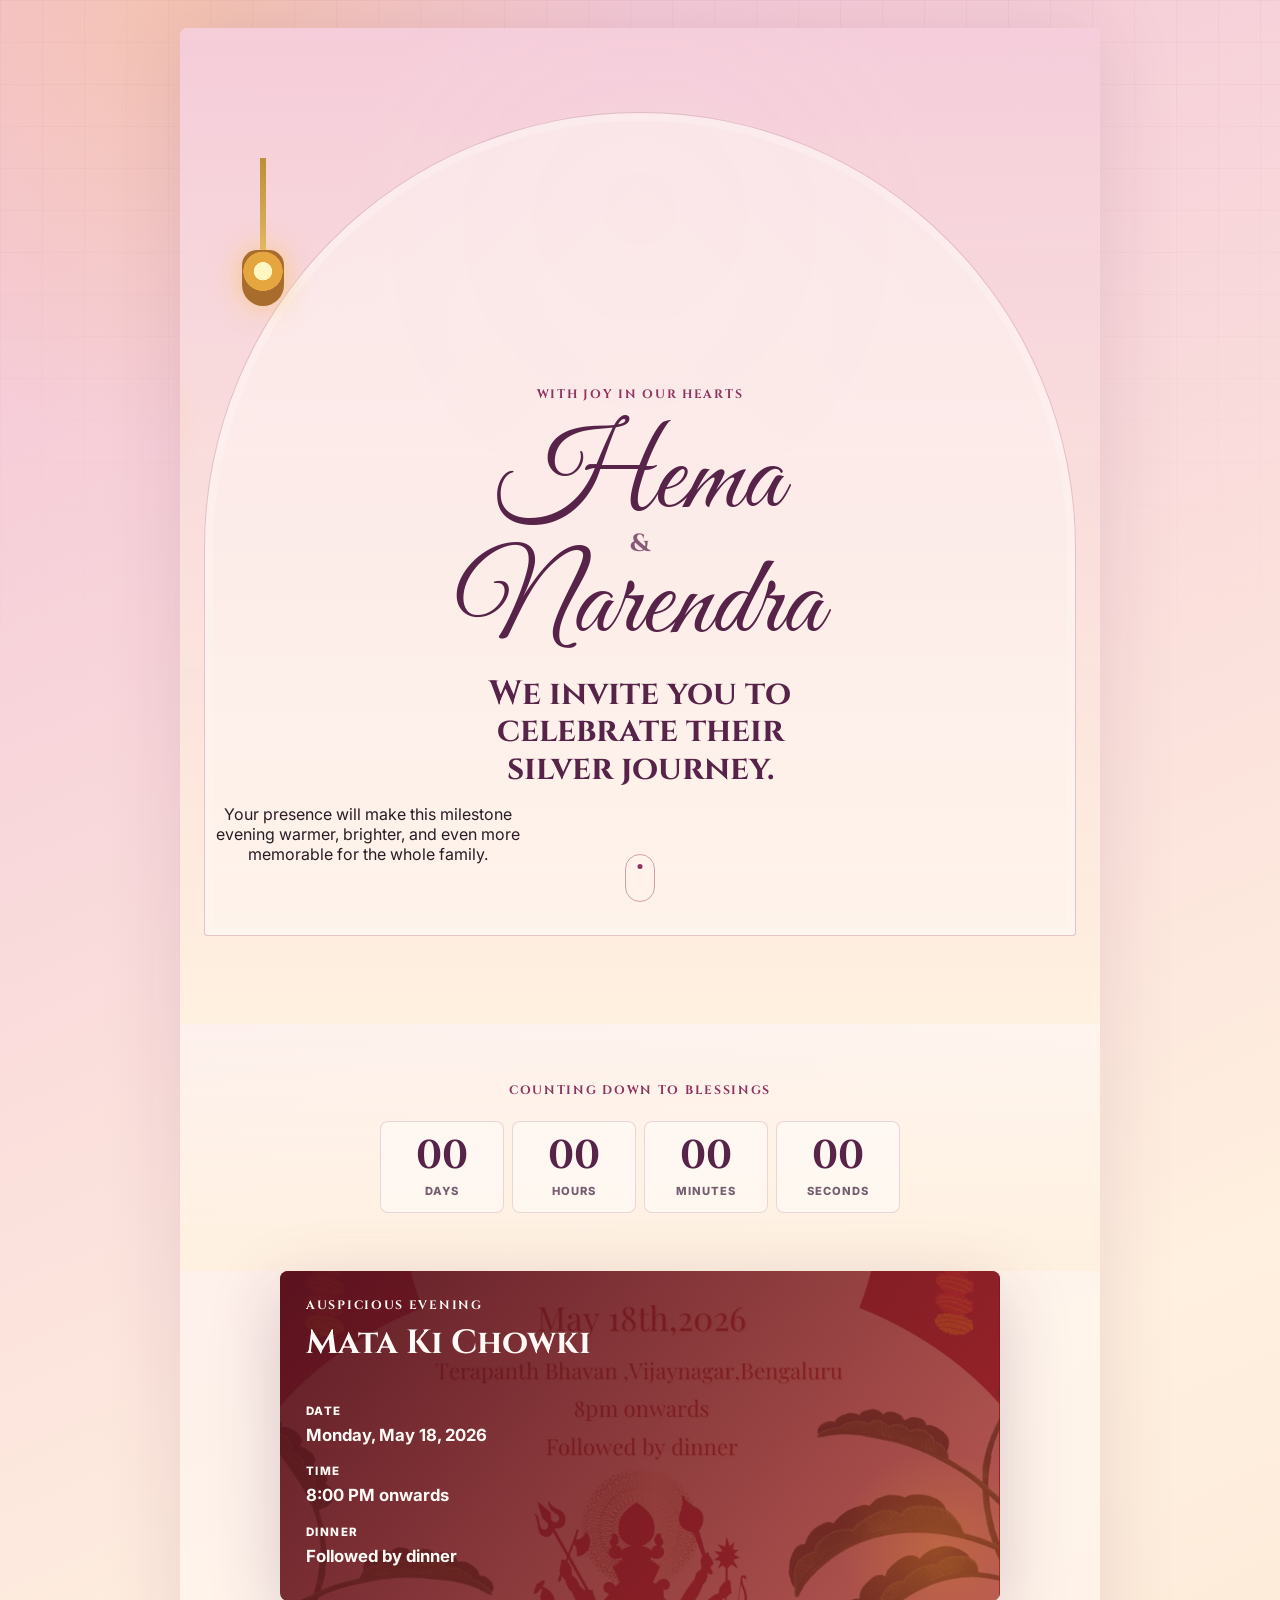
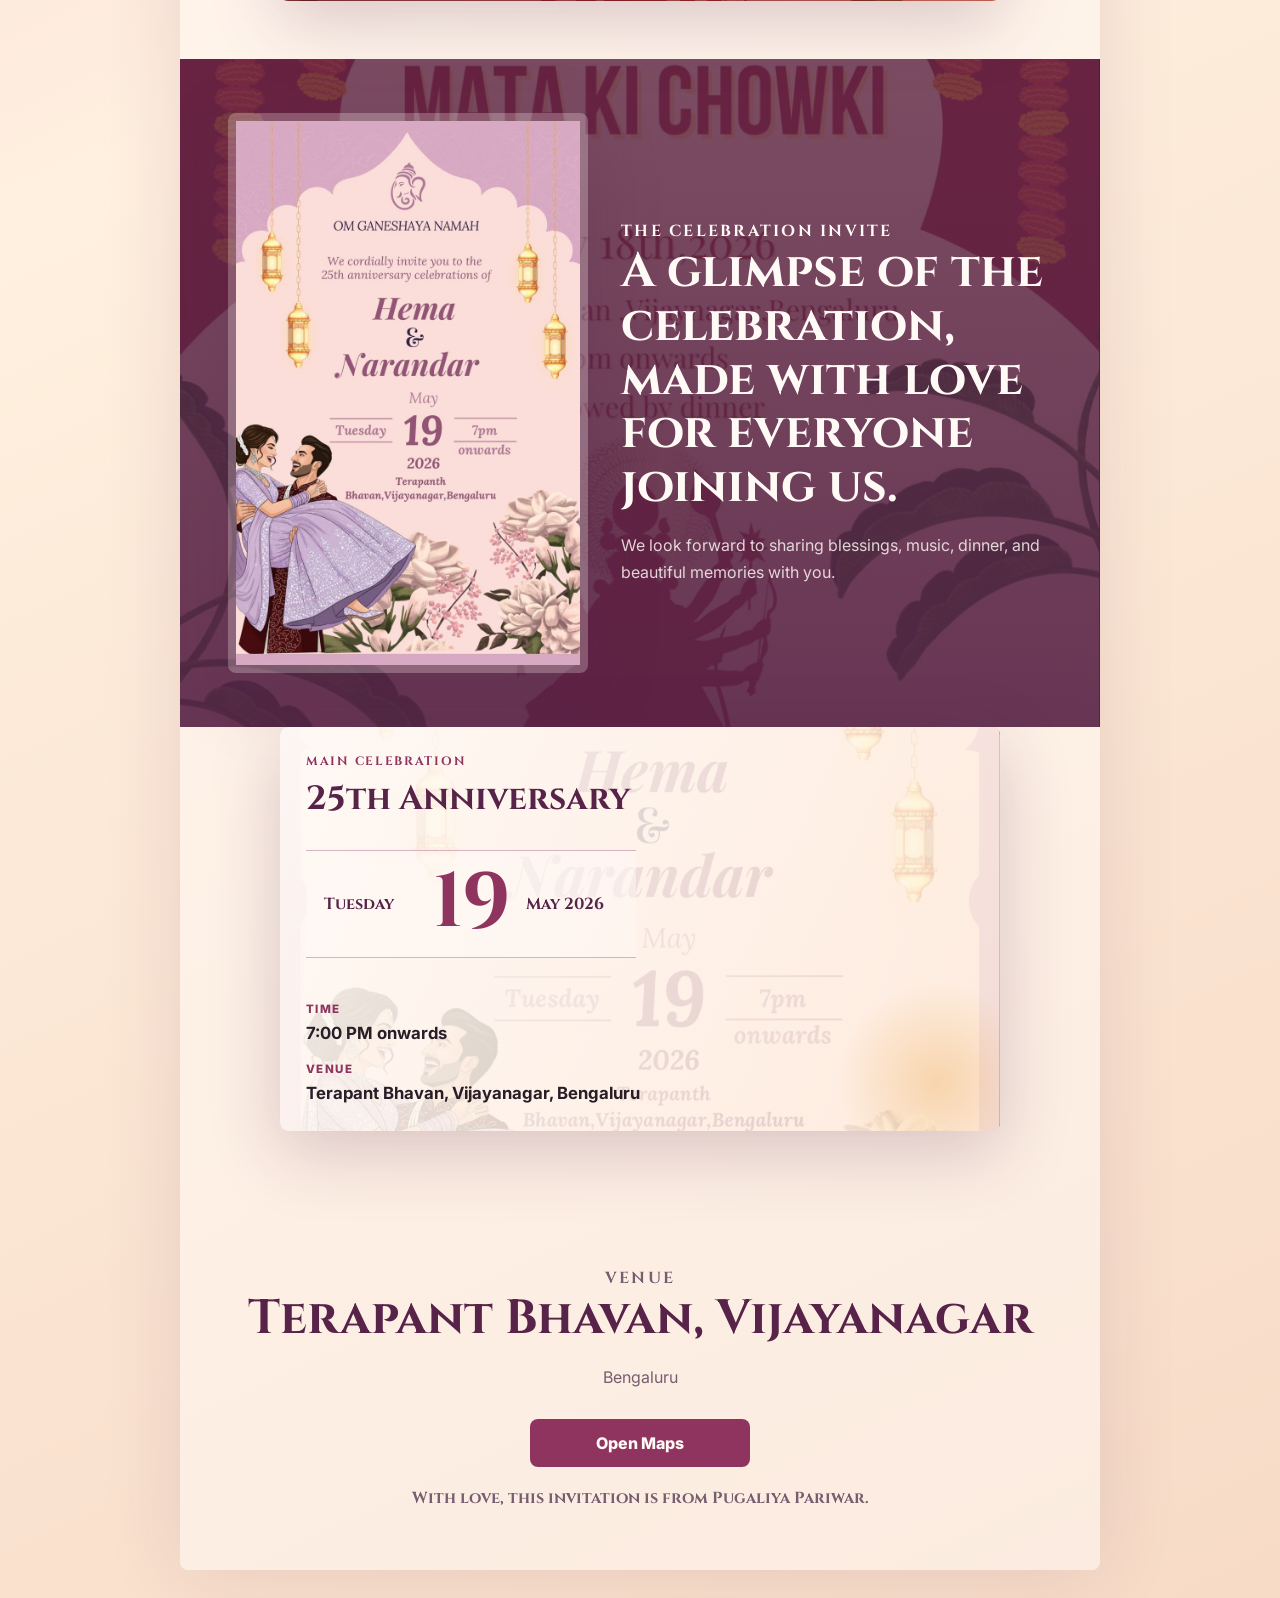
==== index.html @ a72a47d4 "Inital prototype" ====
<!doctype html>
<html lang="en">
  <head>
    <meta charset="utf-8" />
    <meta name="viewport" content="width=device-width, initial-scale=1" />
    <meta
      name="description"
      content="Invitation for Hema and Narendra's 25th anniversary celebration in Bengaluru."
    />
    <meta name="theme-color" content="#8f335f" />
    <meta property="og:title" content="Hema & Narendra | 25 Years" />
    <meta
      property="og:description"
      content="Join us for a Mata Ki Chowki and 25th anniversary celebration."
    />
    <meta property="og:image" content="/public/assets/anniversary.jpeg" />
    <title>Hema & Narendra | 25 Years</title>
    <link rel="preconnect" href="https://fonts.googleapis.com" />
    <link rel="preconnect" href="https://fonts.gstatic.com" crossorigin />
    <link
      href="https://fonts.googleapis.com/css2?family=Cinzel:wght@500;600;700&family=Great+Vibes&family=Inter:wght@400;500;600;700&display=swap"
      rel="stylesheet"
    />
    <link rel="stylesheet" href="styles.css" />
  </head>
  <body>
    <div class="invite-loader" aria-hidden="true">
      <div class="loader-door loader-door-left"></div>
      <div class="loader-door loader-door-right"></div>
      <div class="loader-card">
        <div class="loader-lamp"></div>
        <p>With joy in our hearts</p>
        <strong>Hema & Narendra</strong>
        <span>25 years of togetherness</span>
      </div>
    </div>

    <main class="site-shell">
      <section class="intro opening" id="celebration" aria-labelledby="hero-title">
        <div class="lamp lamp-left" aria-hidden="true"></div>
        <div class="lamp lamp-right" aria-hidden="true"></div>
        <p class="section-kicker">With joy in our hearts</p>
        <h1 id="hero-title">
          <span>Hema</span>
          <small>&</small>
          <span>Narendra</span>
        </h1>
        <h2>We invite you to celebrate their silver journey.</h2>
        <p>
          Your presence will make this milestone evening warmer, brighter, and even
          more memorable for the whole family.
        </p>
        <a class="scroll-cue" href="#countdown" aria-label="View countdown">
          <span></span>
        </a>
      </section>

      <section class="countdown-panel" id="countdown" aria-label="Countdown">
        <p class="section-kicker">Counting down to blessings</p>
        <div class="countdown" data-countdown="2026-05-18T20:00:00+05:30">
          <div><strong data-days>00</strong><span>Days</span></div>
          <div><strong data-hours>00</strong><span>Hours</span></div>
          <div><strong data-minutes>00</strong><span>Minutes</span></div>
          <div><strong data-seconds>00</strong><span>Seconds</span></div>
        </div>
      </section>

      <section class="event-stack single-event" aria-label="Mata Ki Chowki details">
        <article class="event-card chowki-card">
          <div>
            <p class="card-kicker">Auspicious Evening</p>
            <h2>Mata Ki Chowki</h2>
          </div>
          <dl>
            <div>
              <dt>Date</dt>
              <dd>Monday, May 18, 2026</dd>
            </div>
            <div>
              <dt>Time</dt>
              <dd>8:00 PM onwards</dd>
            </div>
            <div>
              <dt>Dinner</dt>
              <dd>Followed by dinner</dd>
            </div>
          </dl>
        </article>
      </section>

      <section class="memory-strip" aria-labelledby="memory-title">
        <div class="portrait-frame">
          <video
            src="public/assets/invitation.mp4"
            poster="public/assets/anniversary.jpeg"
            muted
            playsinline
            loop
            autoplay
          ></video>
        </div>
        <div class="memory-copy">
          <p class="section-kicker">The celebration invite</p>
          <h2 id="memory-title">A glimpse of the celebration, made with love for everyone joining us.</h2>
          <p>
            We look forward to sharing blessings, music, dinner, and beautiful
            memories with you.
          </p>
        </div>
      </section>

      <section class="event-stack single-event" aria-label="Main celebration details">
        <article class="event-card anniversary-card">
          <div>
            <p class="card-kicker">Main Celebration</p>
            <h2>25th Anniversary</h2>
          </div>
          <div class="date-lockup" aria-label="Anniversary celebration date">
            <span>Tuesday</span>
            <strong>19</strong>
            <span>May 2026</span>
          </div>
          <dl>
            <div>
              <dt>Time</dt>
              <dd>7:00 PM onwards</dd>
            </div>
            <div>
              <dt>Venue</dt>
              <dd>Terapant Bhavan, Vijayanagar, Bengaluru</dd>
            </div>
          </dl>
        </article>
      </section>

      <section class="venue" aria-labelledby="venue-title">
        <p class="section-kicker">Venue</p>
        <h2 id="venue-title">Terapant Bhavan, Vijayanagar</h2>
        <p>Bengaluru</p>
        <div class="action-grid">
          <a
            href="https://maps.app.goo.gl/ejNMYwDLwtTvxGuR6?g_st=ac"
            target="_blank"
            rel="noreferrer"
          >
            Open Maps
          </a>
        </div>
        <p class="family-note">With love, this invitation is from Pugaliya Pariwar.</p>
      </section>
    </main>

    <script src="script.js"></script>
  </body>
</html>
---- styles.css ----
:root {
  --rose: #8f335f;
  --rose-deep: #572348;
  --saffron: #e69828;
  --marigold: #f7c052;
  --cream: #fff0df;
  --blush: #f4cbd9;
  --lotus: #d9a6bf;
  --leaf: #305b37;
  --ink: #291d27;
  --muted: #765d70;
  --white: #fffaf6;
  --shadow: 0 20px 70px rgba(87, 35, 72, 0.22);
}

* {
  box-sizing: border-box;
}

html {
  scroll-behavior: smooth;
}

body {
  margin: 0;
  color: var(--ink);
  background:
    radial-gradient(circle at 15% 0%, rgba(247, 192, 82, 0.28), transparent 28rem),
    linear-gradient(155deg, #f3c3d7 0%, #fff0df 48%, #f7dbc7 100%);
  font-family: Inter, system-ui, -apple-system, BlinkMacSystemFont, "Segoe UI", sans-serif;
}

body.is-loading {
  overflow: hidden;
}

body::before {
  position: fixed;
  inset: 0;
  z-index: -1;
  pointer-events: none;
  content: "";
  background-image:
    linear-gradient(rgba(143, 51, 95, 0.04) 1px, transparent 1px),
    linear-gradient(90deg, rgba(143, 51, 95, 0.04) 1px, transparent 1px);
  background-size: 42px 42px;
  mask-image: linear-gradient(to bottom, black, transparent 82%);
}

a,
button {
  -webkit-tap-highlight-color: transparent;
}

.site-shell {
  width: min(100%, 920px);
  margin: 0 auto;
  overflow: hidden;
  background: rgba(255, 250, 246, 0.52);
  box-shadow: 0 0 80px rgba(87, 35, 72, 0.12);
}

.invite-loader {
  position: fixed;
  inset: 0;
  z-index: 100;
  display: grid;
  place-items: center;
  padding: 24px;
  background:
    radial-gradient(circle at 50% 26%, rgba(255, 250, 246, 0.94), transparent 16rem),
    linear-gradient(180deg, #efbfd1, #fff0df);
  animation: loader-exit 900ms ease 3200ms forwards;
}

.invite-loader.is-hidden {
  display: none;
}

.loader-door {
  position: absolute;
  inset: 0;
  width: 50.5%;
  background:
    linear-gradient(180deg, rgba(143, 51, 95, 0.92), rgba(87, 35, 72, 0.96)),
    repeating-linear-gradient(90deg, transparent 0 24px, rgba(247, 192, 82, 0.12) 25px 26px);
  box-shadow: inset 0 0 0 1px rgba(247, 192, 82, 0.18);
  animation: door-open 1700ms cubic-bezier(0.2, 0.78, 0.28, 1) 950ms forwards;
}

.loader-door-left {
  left: 0;
  transform-origin: left center;
}

.loader-door-right {
  right: 0;
  left: auto;
  transform-origin: right center;
}

.loader-card {
  position: relative;
  width: min(100%, 330px);
  min-height: 440px;
  display: grid;
  align-content: center;
  justify-items: center;
  padding: 44px 28px;
  text-align: center;
  border: 1px solid rgba(143, 51, 95, 0.25);
  border-radius: 999px 999px 8px 8px;
  background: rgba(255, 250, 246, 0.62);
  box-shadow: inset 0 0 0 8px rgba(255, 250, 246, 0.28), var(--shadow);
  animation: card-open 1700ms cubic-bezier(0.18, 0.8, 0.24, 1) both;
  transform-origin: center bottom;
}

.loader-card::before,
.loader-card::after {
  position: absolute;
  inset: 12px auto auto 50%;
  width: 1px;
  height: 72px;
  content: "";
  background: rgba(189, 143, 53, 0.72);
}

.loader-card::after {
  top: auto;
  bottom: 18px;
  width: 72px;
  height: 1px;
  transform: translateX(-50%);
}

.loader-card p {
  margin: 0 0 16px;
  color: var(--rose);
  font-family: Cinzel, serif;
  font-size: 0.72rem;
  font-weight: 700;
  letter-spacing: 0.14em;
  text-transform: uppercase;
  animation: rise-in 900ms ease 650ms both;
}

.loader-card strong {
  color: var(--rose-deep);
  font-family: "Great Vibes", cursive;
  font-size: 4.25rem;
  font-weight: 400;
  line-height: 0.9;
  animation: rise-in 900ms ease 850ms both;
}

.loader-card span {
  margin-top: 18px;
  color: var(--muted);
  font-weight: 700;
  animation: rise-in 900ms ease 1050ms both;
}

.loader-lamp {
  position: absolute;
  top: 34px;
  left: 42px;
  width: 5px;
  height: 92px;
  background: linear-gradient(#bd8f35, #e8c16f);
  animation: lamp-sway 1600ms ease-in-out infinite;
  transform-origin: top center;
}

.loader-lamp::after {
  position: absolute;
  left: 50%;
  bottom: -28px;
  width: 38px;
  height: 50px;
  transform: translateX(-50%);
  content: "";
  border-radius: 18px 18px 26px 26px;
  background:
    radial-gradient(circle at 50% 38%, #fff7c2 0 22%, #e5a63f 23% 48%, #a86d2c 49%),
    linear-gradient(#f8da88, #bd7c28);
  box-shadow: 0 0 30px rgba(247, 192, 82, 0.72);
}

.hero {
  position: relative;
  min-height: 100vh;
  min-height: 100svh;
  display: grid;
  align-content: center;
  padding: 26px 20px 84px;
  isolation: isolate;
  background:
    linear-gradient(180deg, rgba(244, 203, 217, 0.92), rgba(255, 240, 223, 0.96)),
    radial-gradient(circle at 50% 18%, rgba(255, 250, 246, 0.95), transparent 18rem);
}

.hero::before {
  position: absolute;
  inset: 108px 16px auto;
  height: 48%;
  z-index: -1;
  content: "";
  border: 1px solid rgba(143, 51, 95, 0.24);
  border-radius: 999px 999px 8px 8px;
  background: rgba(255, 250, 246, 0.55);
  box-shadow: inset 0 0 0 8px rgba(255, 250, 246, 0.32);
}

.hero-art {
  position: absolute;
  inset: 0;
  z-index: -2;
  overflow: hidden;
}

.hero-art::before,
.hero-art::after {
  position: absolute;
  content: "";
  border-radius: 50%;
  opacity: 0.55;
}

.hero-art::before {
  right: -72px;
  bottom: 88px;
  width: 190px;
  height: 190px;
  background:
    radial-gradient(circle at 50% 50%, transparent 0 28%, rgba(143, 51, 95, 0.16) 29% 31%, transparent 32%),
    radial-gradient(circle at 50% 50%, rgba(247, 192, 82, 0.32), transparent 66%);
}

.hero-art::after {
  left: -64px;
  top: 250px;
  width: 170px;
  height: 170px;
  background:
    radial-gradient(circle at 50% 50%, transparent 0 28%, rgba(48, 91, 55, 0.14) 29% 31%, transparent 32%),
    radial-gradient(circle at 50% 50%, rgba(255, 250, 246, 0.72), transparent 70%);
}

.lamp {
  position: absolute;
  top: 34px;
  width: 6px;
  height: 118px;
  z-index: 1;
  background: linear-gradient(#bd8f35, #e8c16f);
}

.lamp::after {
  position: absolute;
  left: 50%;
  bottom: -30px;
  width: 42px;
  height: 56px;
  transform: translateX(-50%);
  content: "";
  border-radius: 20px 20px 28px 28px;
  background:
    radial-gradient(circle at 50% 38%, #fff7c2 0 22%, #e5a63f 23% 48%, #a86d2c 49%),
    linear-gradient(#f8da88, #bd7c28);
  box-shadow: 0 0 28px rgba(247, 192, 82, 0.65);
}

.lamp-left {
  left: 58px;
}

.lamp-right {
  right: 58px;
  height: 144px;
}

.hero-copy {
  text-align: center;
  animation: rise-in 900ms ease both;
}

.eyebrow,
.section-kicker,
.card-kicker {
  margin: 0 0 12px;
  color: var(--rose);
  font-family: Cinzel, serif;
  font-size: 0.76rem;
  font-weight: 700;
  letter-spacing: 0.14em;
  text-transform: uppercase;
}

h1,
h2 {
  margin: 0;
  color: var(--rose-deep);
}

h1 {
  display: grid;
  justify-items: center;
  gap: 2px;
  max-width: 100%;
  font-family: "Great Vibes", cursive;
  font-size: clamp(3.72rem, 15.5vw, 8.5rem);
  font-weight: 400;
  line-height: 0.78;
  text-wrap: balance;
}

h1 span {
  max-width: 100%;
}

h1 small {
  color: rgba(87, 35, 72, 0.72);
  font-family: Cinzel, serif;
  font-size: 1.55rem;
  font-weight: 700;
  line-height: 1;
}

.subtitle {
  max-width: min(25rem, calc(100vw - 48px));
  margin: 22px auto 0;
  color: var(--muted);
  font-size: 1.02rem;
  line-height: 1.55;
}

.date-lockup {
  width: min(100%, 330px);
  min-height: 108px;
  display: grid;
  grid-template-columns: 1fr auto 1fr;
  align-items: center;
  gap: 16px;
  margin: 34px auto 0;
  padding: 16px 18px;
  color: var(--rose-deep);
  border-top: 1px solid rgba(143, 51, 95, 0.35);
  border-bottom: 1px solid rgba(143, 51, 95, 0.35);
}

.date-lockup strong {
  color: var(--rose);
  font-family: Cinzel, serif;
  font-size: 4.8rem;
  line-height: 0.8;
}

.date-lockup span {
  font-family: Cinzel, serif;
  font-weight: 700;
}

.scroll-cue {
  position: absolute;
  left: 50%;
  bottom: 26px;
  width: 30px;
  height: 48px;
  transform: translateX(-50%);
  border: 1px solid rgba(143, 51, 95, 0.42);
  border-radius: 999px;
}

.scroll-cue span {
  position: absolute;
  top: 9px;
  left: 50%;
  width: 5px;
  height: 5px;
  transform: translateX(-50%);
  border-radius: 50%;
  background: var(--rose);
  animation: cue 1.45s ease-in-out infinite;
}

.intro,
.venue,
.countdown-panel {
  padding: 58px 24px;
  text-align: center;
}

.opening {
  position: relative;
  min-height: calc(100vh + 96px);
  min-height: calc(100svh + 96px);
  display: grid;
  align-content: center;
  overflow: hidden;
  padding: 70px 22px 70px;
  background:
    linear-gradient(180deg, rgba(244, 203, 217, 0.92), rgba(255, 240, 223, 0.96)),
    radial-gradient(circle at 50% 18%, rgba(255, 250, 246, 0.95), transparent 18rem);
}

.opening::before {
  position: absolute;
  inset: 84px 24px 88px;
  content: "";
  border: 1px solid rgba(143, 51, 95, 0.24);
  border-radius: 999px 999px 8px 8px;
  background: rgba(255, 250, 246, 0.5);
  box-shadow: inset 0 0 0 8px rgba(255, 250, 246, 0.28);
}

.opening > * {
  position: relative;
  z-index: 1;
}

.opening h1 {
  width: min-content;
  margin: 18px auto 20px;
  font-size: clamp(2.92rem, 12vw, 7rem);
  line-height: 0.86;
}

.intro h2,
.venue h2,
.memory-copy h2 {
  font-family: Cinzel, serif;
  font-size: clamp(1.75rem, 8vw, 3rem);
  line-height: 1.12;
  text-wrap: balance;
}

.intro.opening h2 {
  max-width: 20.5rem;
  margin: 0 auto;
  font-size: clamp(1.2rem, 5.25vw, 2.1rem);
}

.intro.opening p:last-of-type {
  max-width: 20.75rem;
}

.intro p:last-child,
.memory-copy p,
.venue p {
  max-width: 38rem;
  margin: 18px auto 0;
  color: var(--muted);
  font-size: 1rem;
  line-height: 1.7;
}

.event-stack {
  display: grid;
  gap: 18px;
  padding: 0 18px 58px;
}

.single-event {
  grid-template-columns: 1fr;
}

.event-card {
  position: relative;
  overflow: hidden;
  min-height: 330px;
  padding: 26px;
  border-radius: 8px;
  box-shadow: var(--shadow);
}

.event-card::before {
  position: absolute;
  inset: 0;
  z-index: 0;
  content: "";
  background: linear-gradient(115deg, rgba(255, 250, 246, 0.95), rgba(255, 240, 223, 0.72));
}

.event-card::after {
  position: absolute;
  right: -42px;
  bottom: -55px;
  width: 210px;
  height: 210px;
  content: "";
  border-radius: 50%;
  background: radial-gradient(circle, rgba(230, 152, 40, 0.28), transparent 67%);
}

.anniversary-card {
  background: url("public/assets/anniversary.jpeg") center / cover;
}

.chowki-card {
  color: var(--white);
  background: url("public/assets/mata-chowki.jpeg") center / cover;
}

.chowki-card::before {
  background: linear-gradient(128deg, rgba(87, 18, 30, 0.95), rgba(157, 37, 41, 0.72));
}

.chowki-card h2,
.chowki-card dt,
.chowki-card dd,
.chowki-card .card-kicker {
  color: var(--white);
}

.event-card > * {
  position: relative;
  z-index: 1;
}

.event-card h2 {
  font-family: Cinzel, serif;
  font-size: 2.1rem;
  line-height: 1;
}

.event-card .date-lockup {
  margin: 34px 0 0;
  background: rgba(255, 250, 246, 0.52);
}

dl {
  display: grid;
  gap: 18px;
  margin: 44px 0 0;
}

dt {
  color: var(--rose);
  font-size: 0.72rem;
  font-weight: 800;
  letter-spacing: 0.12em;
  text-transform: uppercase;
}

dd {
  margin: 6px 0 0;
  color: var(--ink);
  font-size: 1.05rem;
  font-weight: 700;
  line-height: 1.35;
}

.memory-strip {
  display: grid;
  gap: 28px;
  padding: 54px 18px;
  background:
    linear-gradient(rgba(87, 35, 72, 0.78), rgba(87, 35, 72, 0.9)),
    url("public/assets/mata-chowki.jpeg") center / cover;
}

.portrait-frame {
  overflow: hidden;
  width: min(100%, 360px);
  margin: 0 auto;
  aspect-ratio: 9 / 14;
  border: 8px solid rgba(255, 250, 246, 0.24);
  border-radius: 8px;
  box-shadow: var(--shadow);
}

.portrait-frame video {
  width: 100%;
  height: 100%;
  display: block;
  object-fit: cover;
}

.memory-copy {
  align-self: center;
  text-align: center;
}

.memory-copy h2,
.memory-copy p,
.memory-copy .section-kicker {
  color: var(--white);
}

.memory-copy p {
  color: rgba(255, 250, 246, 0.82);
}

.countdown-panel {
  background: linear-gradient(180deg, rgba(255, 250, 246, 0.34), rgba(255, 240, 223, 0.92));
}

.countdown {
  display: grid;
  grid-template-columns: repeat(4, minmax(0, 1fr));
  gap: 8px;
  max-width: 520px;
  margin: 22px auto 0;
}

.countdown div {
  min-width: 0;
  padding: 14px 6px;
  border: 1px solid rgba(143, 51, 95, 0.18);
  border-radius: 8px;
  background: rgba(255, 250, 246, 0.72);
}

.countdown strong {
  display: block;
  color: var(--rose-deep);
  font-family: Cinzel, serif;
  font-size: clamp(1.42rem, 8vw, 2.5rem);
  line-height: 1;
}

.countdown span {
  display: block;
  margin-top: 8px;
  color: var(--muted);
  font-size: 0.7rem;
  font-weight: 800;
  letter-spacing: 0.08em;
  text-transform: uppercase;
}

.action-grid {
  display: flex;
  justify-content: center;
  max-width: 520px;
  margin: 28px auto 0;
}

.action-grid a,
.action-grid button {
  min-height: 48px;
  display: inline-flex;
  align-items: center;
  justify-content: center;
  min-width: min(100%, 220px);
  padding: 12px 22px;
  color: var(--white);
  border: 0;
  border-radius: 8px;
  background: var(--rose);
  font: inherit;
  font-weight: 800;
  text-decoration: none;
  cursor: pointer;
}

.family-note {
  margin-top: 28px;
  color: var(--rose-deep);
  font-family: Cinzel, serif;
  font-weight: 700;
}

@keyframes rise-in {
  from {
    opacity: 0;
    transform: translateY(18px);
  }

  to {
    opacity: 1;
    transform: translateY(0);
  }
}

@keyframes card-open {
  0% {
    opacity: 0;
    transform: translateY(26px) scale(0.92) rotateX(18deg);
  }

  55% {
    opacity: 1;
    transform: translateY(0) scale(1.02) rotateX(0deg);
  }

  100% {
    opacity: 1;
    transform: translateY(0) scale(1) rotateX(0deg);
  }
}

@keyframes door-open {
  to {
    opacity: 0.92;
    transform: scaleX(0);
  }
}

@keyframes loader-exit {
  to {
    opacity: 0;
    visibility: hidden;
    pointer-events: none;
    transform: scale(1.03);
  }
}

@keyframes lamp-sway {
  0%,
  100% {
    transform: rotate(-2deg);
  }

  50% {
    transform: rotate(2deg);
  }
}

@keyframes cue {
  0%,
  100% {
    opacity: 0.2;
    transform: translate(-50%, 0);
  }

  50% {
    opacity: 1;
    transform: translate(-50%, 18px);
  }
}

@media (min-width: 760px) {
  .site-shell {
    margin-block: 28px;
    border-radius: 8px;
  }

  .hero {
    padding-inline: 56px;
  }

  .event-stack {
    grid-template-columns: 1fr 1fr;
    padding-inline: 28px;
  }

  .single-event {
    grid-template-columns: minmax(0, 1fr);
  }

  .single-event .event-card {
    max-width: 720px;
    width: 100%;
    margin: 0 auto;
  }

  .memory-strip {
    grid-template-columns: 0.85fr 1fr;
    align-items: center;
    padding-inline: 42px;
  }

  .memory-copy {
    text-align: left;
  }

  .memory-copy p {
    margin-left: 0;
  }
}

@media (prefers-reduced-motion: reduce) {
  *,
  *::before,
  *::after {
    scroll-behavior: auto !important;
    animation-duration: 0.01ms !important;
    animation-iteration-count: 1 !important;
    transition-duration: 0.01ms !important;
  }

  .invite-loader {
    display: none;
  }
}
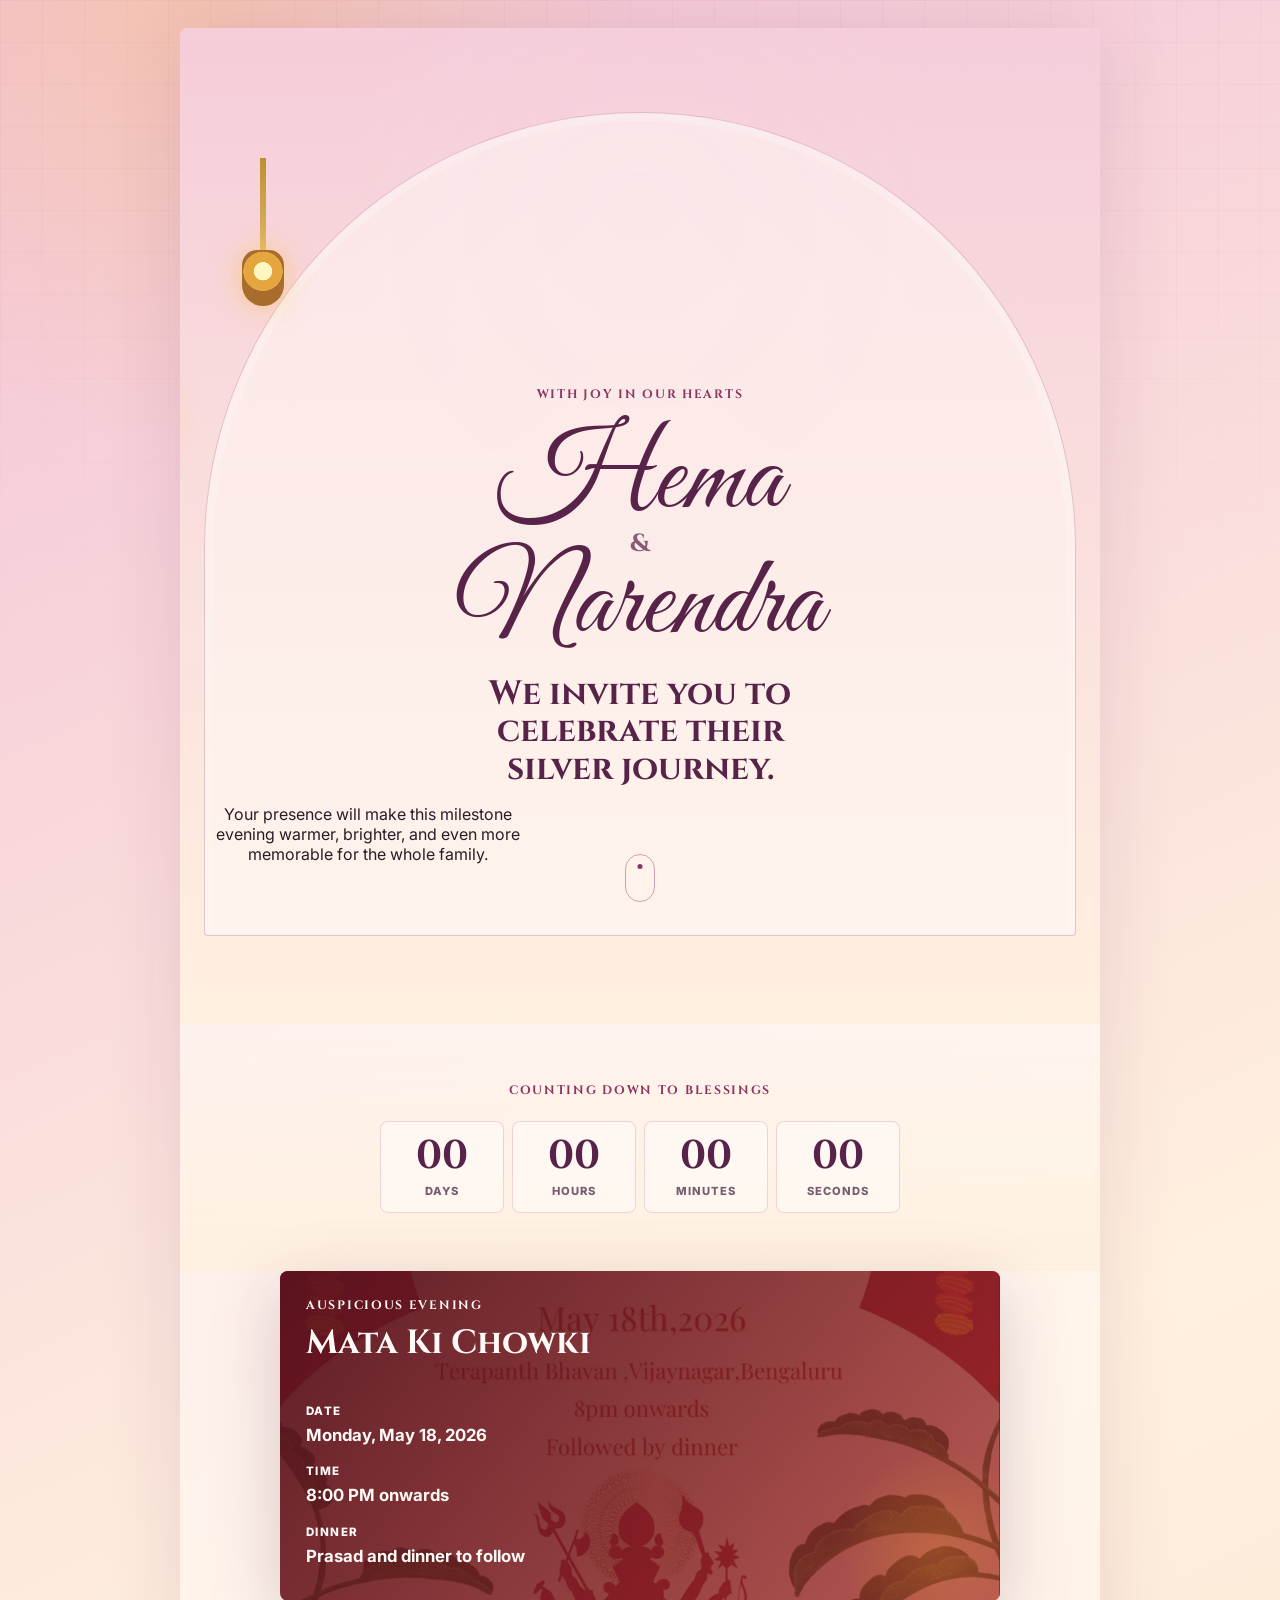
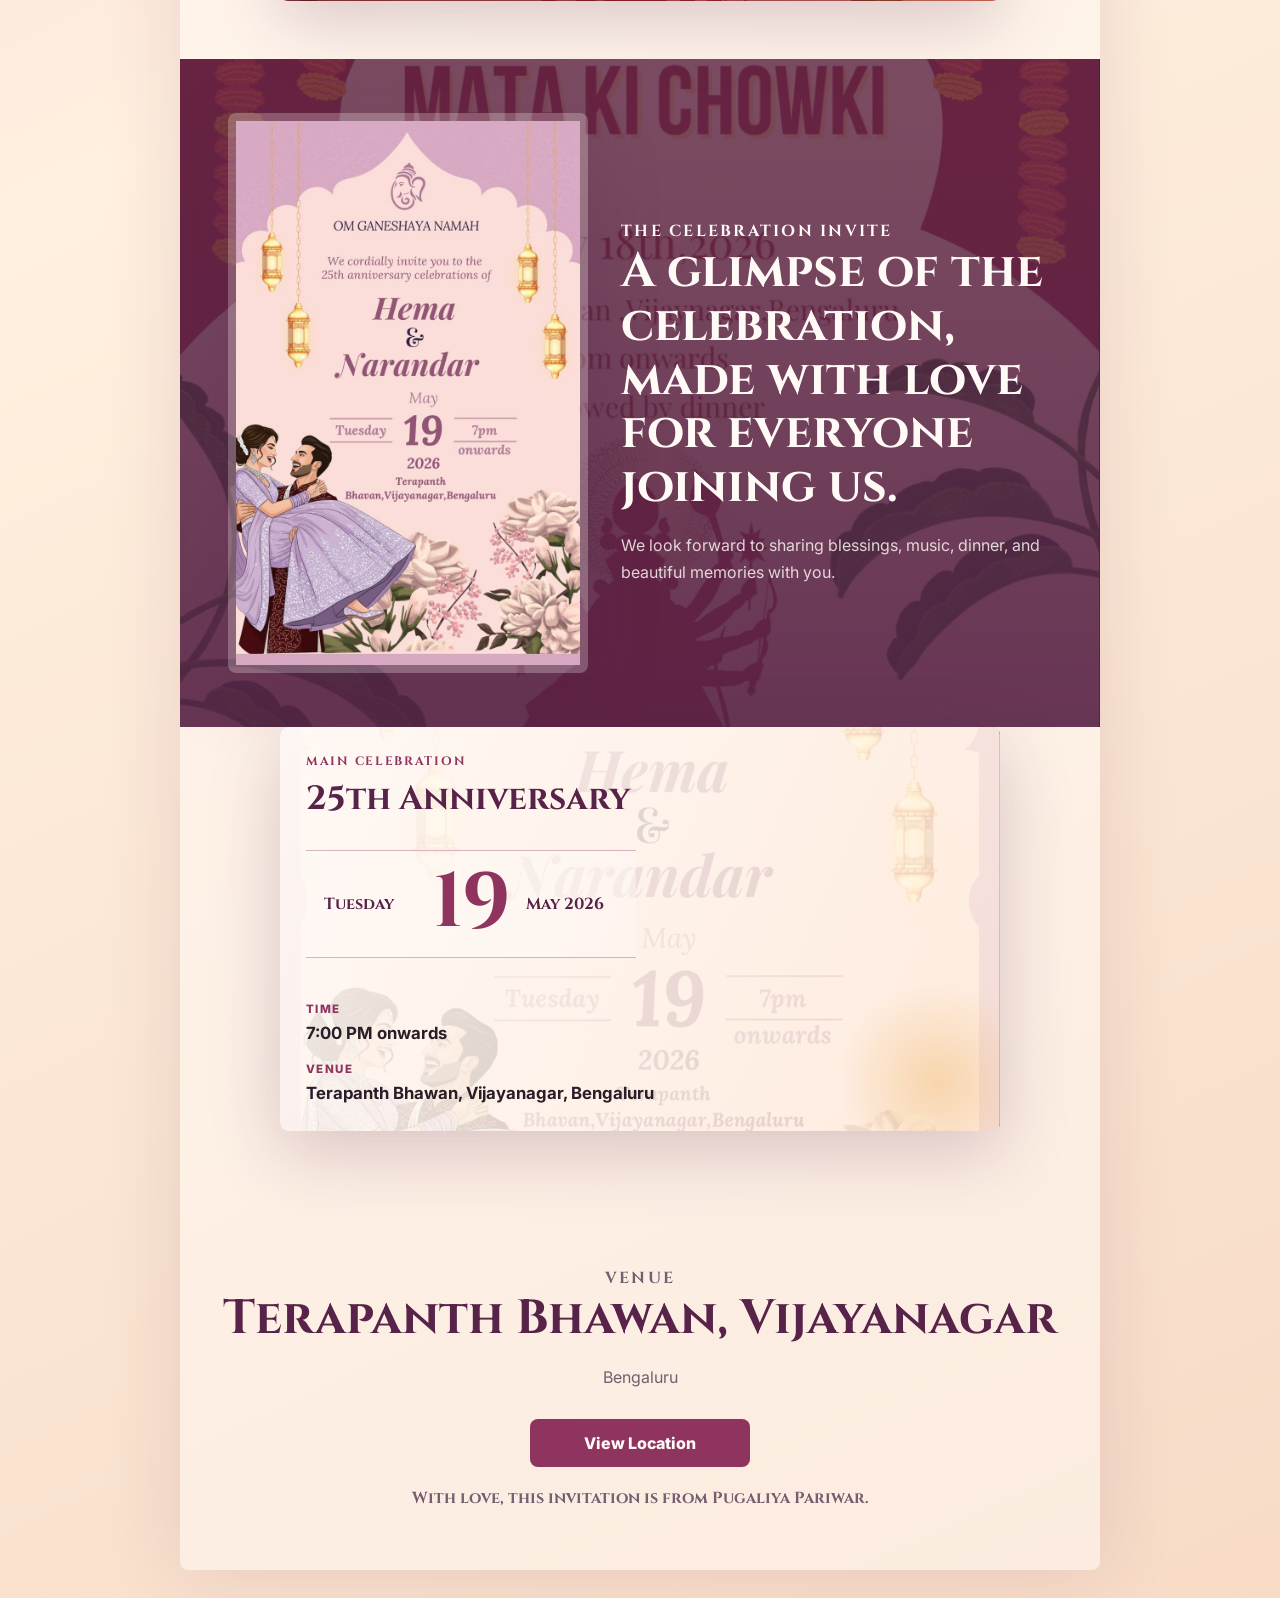
==== commit b8bf16df: "Enhancement" ====
--- a/index.html
+++ b/index.html
@@ -82,7 +82,7 @@
             </div>
             <div>
               <dt>Dinner</dt>
-              <dd>Followed by dinner</dd>
+              <dd>Prasad and dinner to follow</dd>
             </div>
           </dl>
         </article>
@@ -127,7 +127,7 @@
             </div>
             <div>
               <dt>Venue</dt>
-              <dd>Terapant Bhavan, Vijayanagar, Bengaluru</dd>
+              <dd>Terapanth Bhawan, Vijayanagar, Bengaluru</dd>
             </div>
           </dl>
         </article>
@@ -135,7 +135,7 @@
 
       <section class="venue" aria-labelledby="venue-title">
         <p class="section-kicker">Venue</p>
-        <h2 id="venue-title">Terapant Bhavan, Vijayanagar</h2>
+        <h2 id="venue-title">Terapanth Bhawan, Vijayanagar</h2>
         <p>Bengaluru</p>
         <div class="action-grid">
           <a
@@ -143,7 +143,7 @@
             target="_blank"
             rel="noreferrer"
           >
-            Open Maps
+            View Location
           </a>
         </div>
         <p class="family-note">With love, this invitation is from Pugaliya Pariwar.</p>
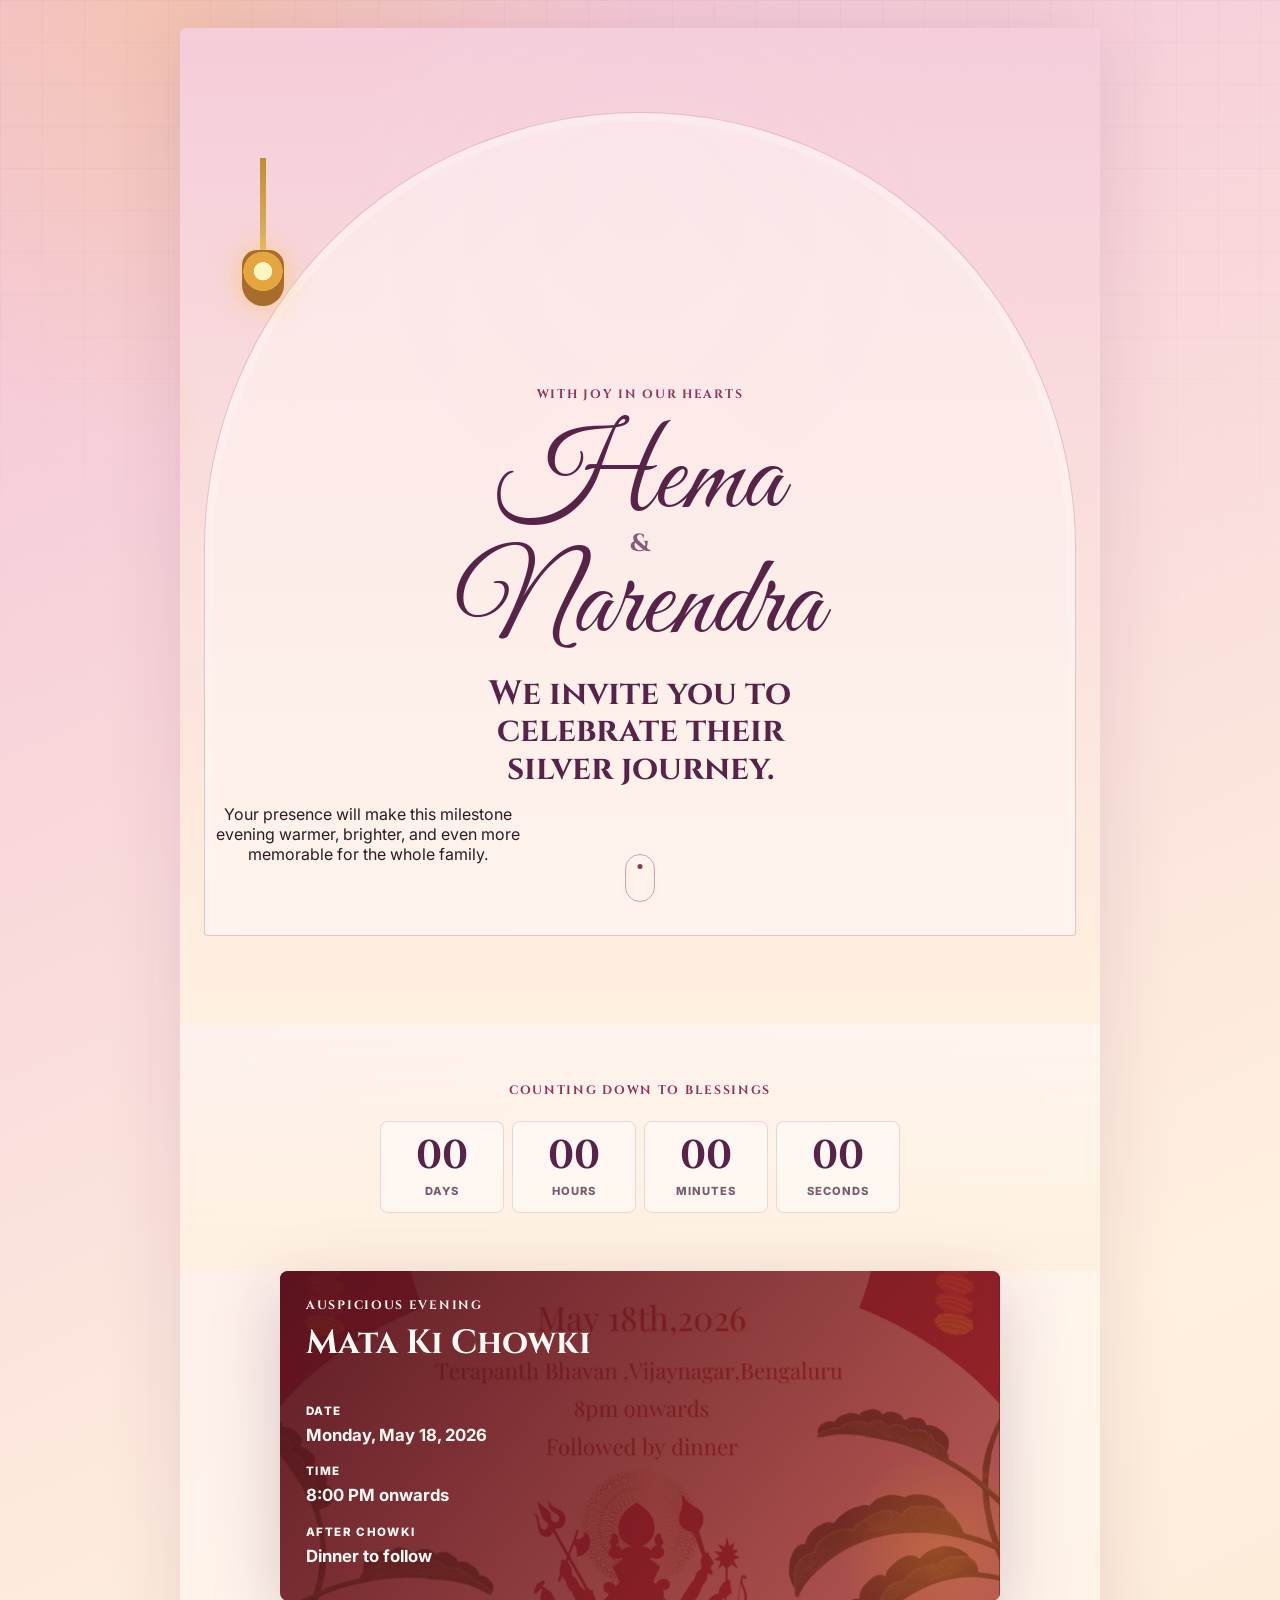
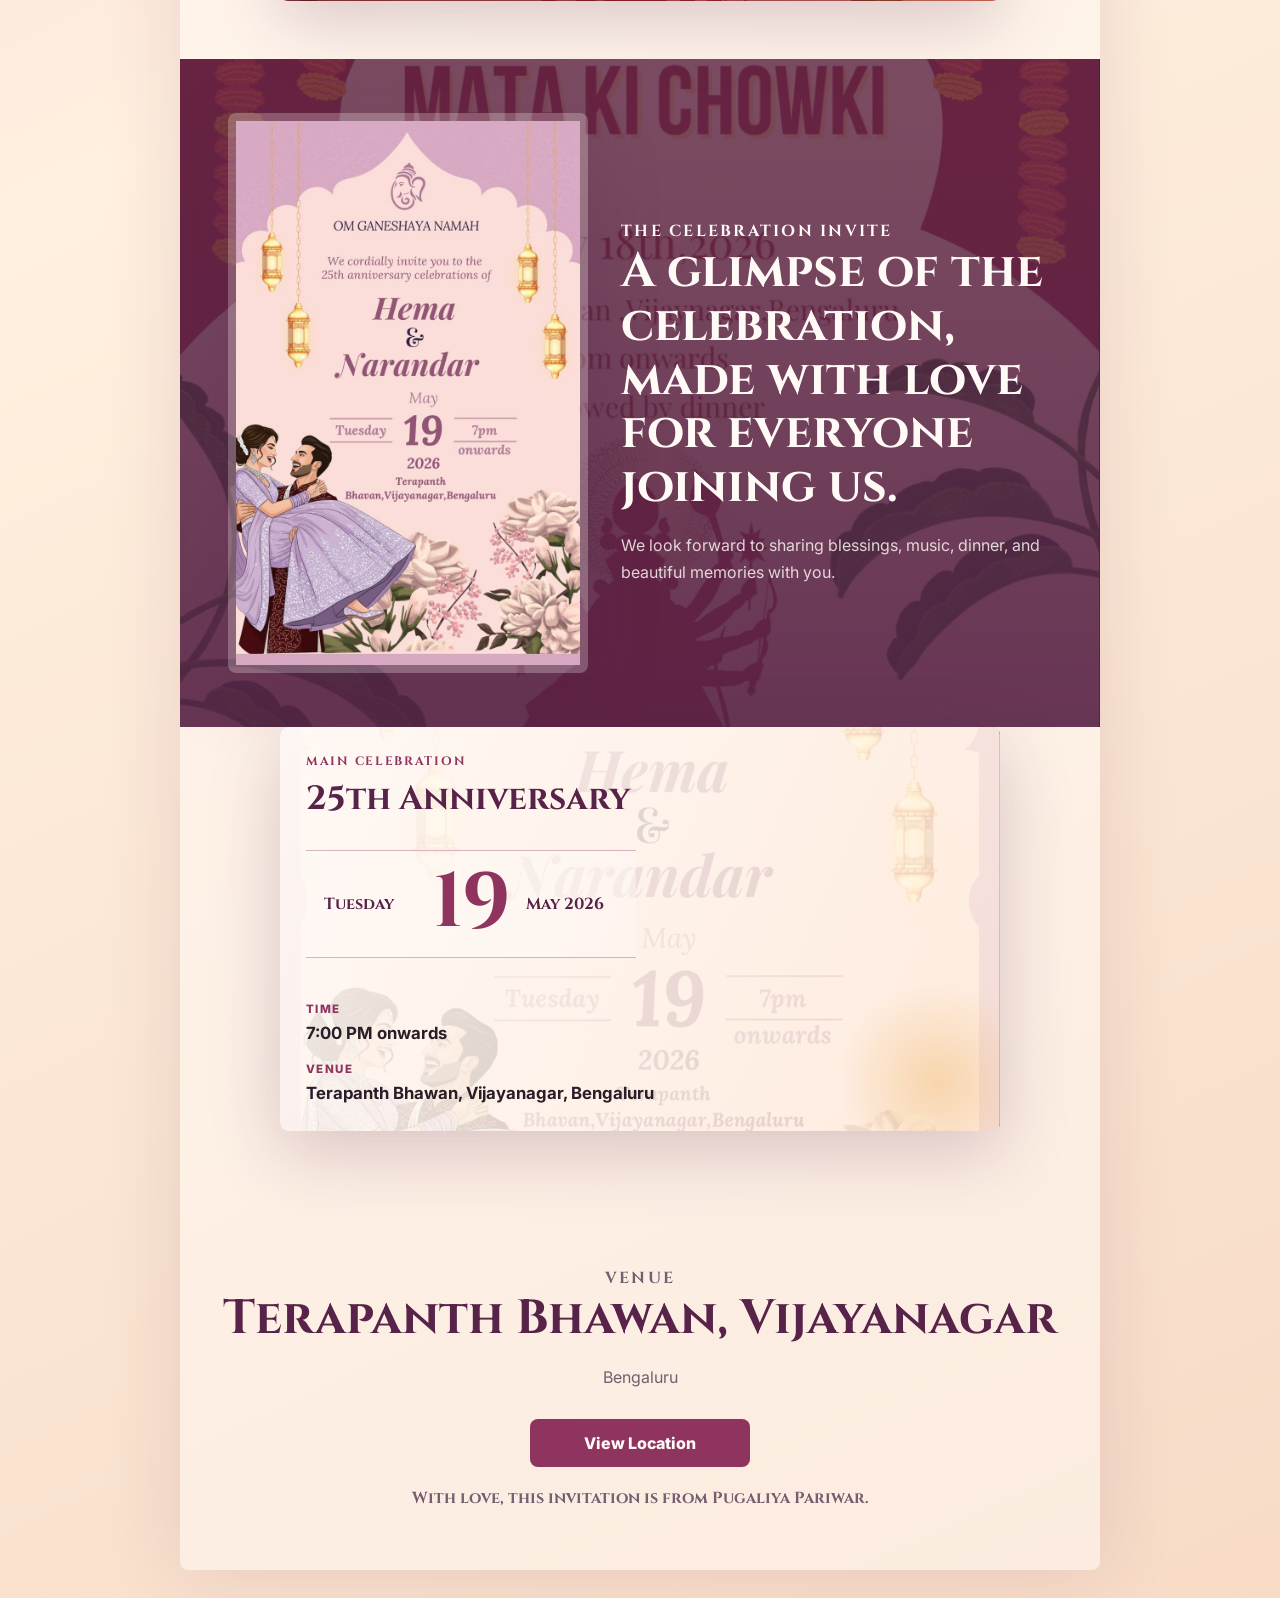
==== commit 87613b59: "Added changes" ====
--- a/index.html
+++ b/index.html
@@ -81,8 +81,8 @@
               <dd>8:00 PM onwards</dd>
             </div>
             <div>
-              <dt>Dinner</dt>
-              <dd>Prasad and dinner to follow</dd>
+              <dt>After Chowki</dt>
+              <dd>Dinner to follow</dd>
             </div>
           </dl>
         </article>
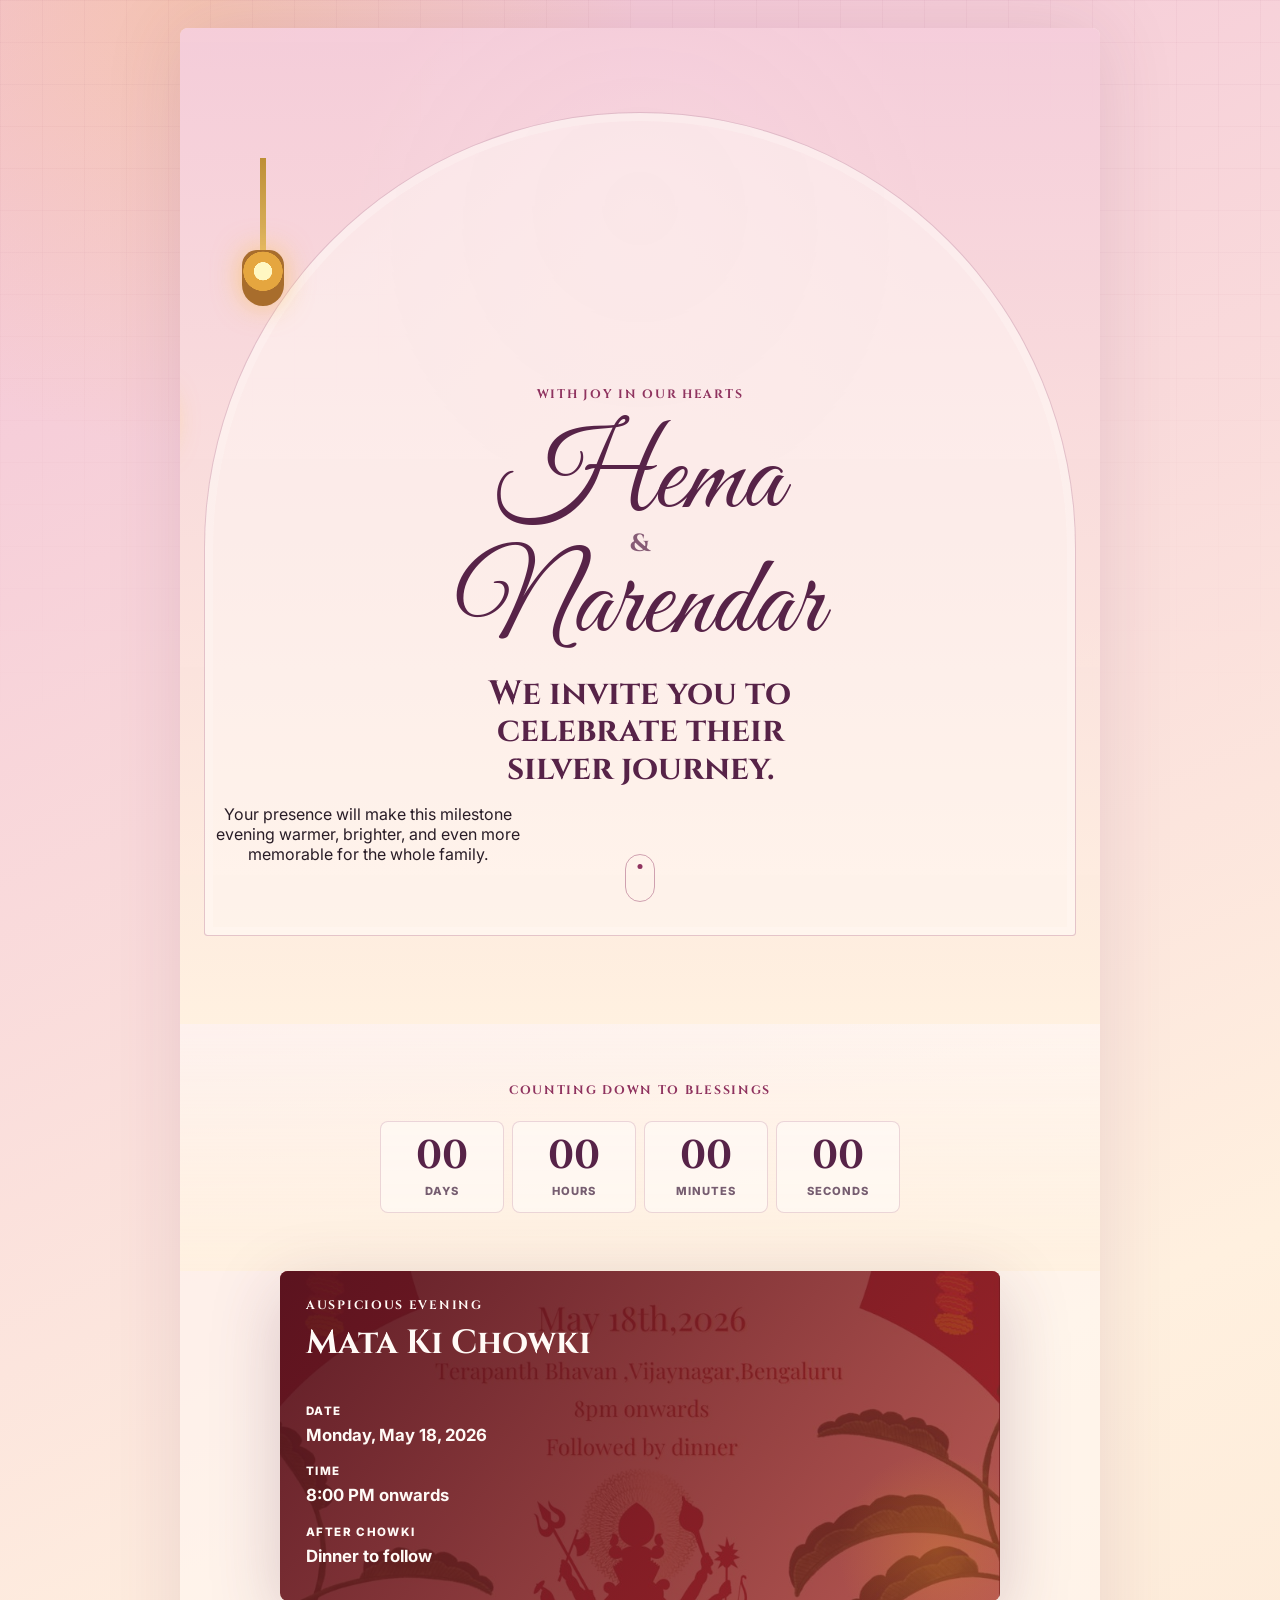
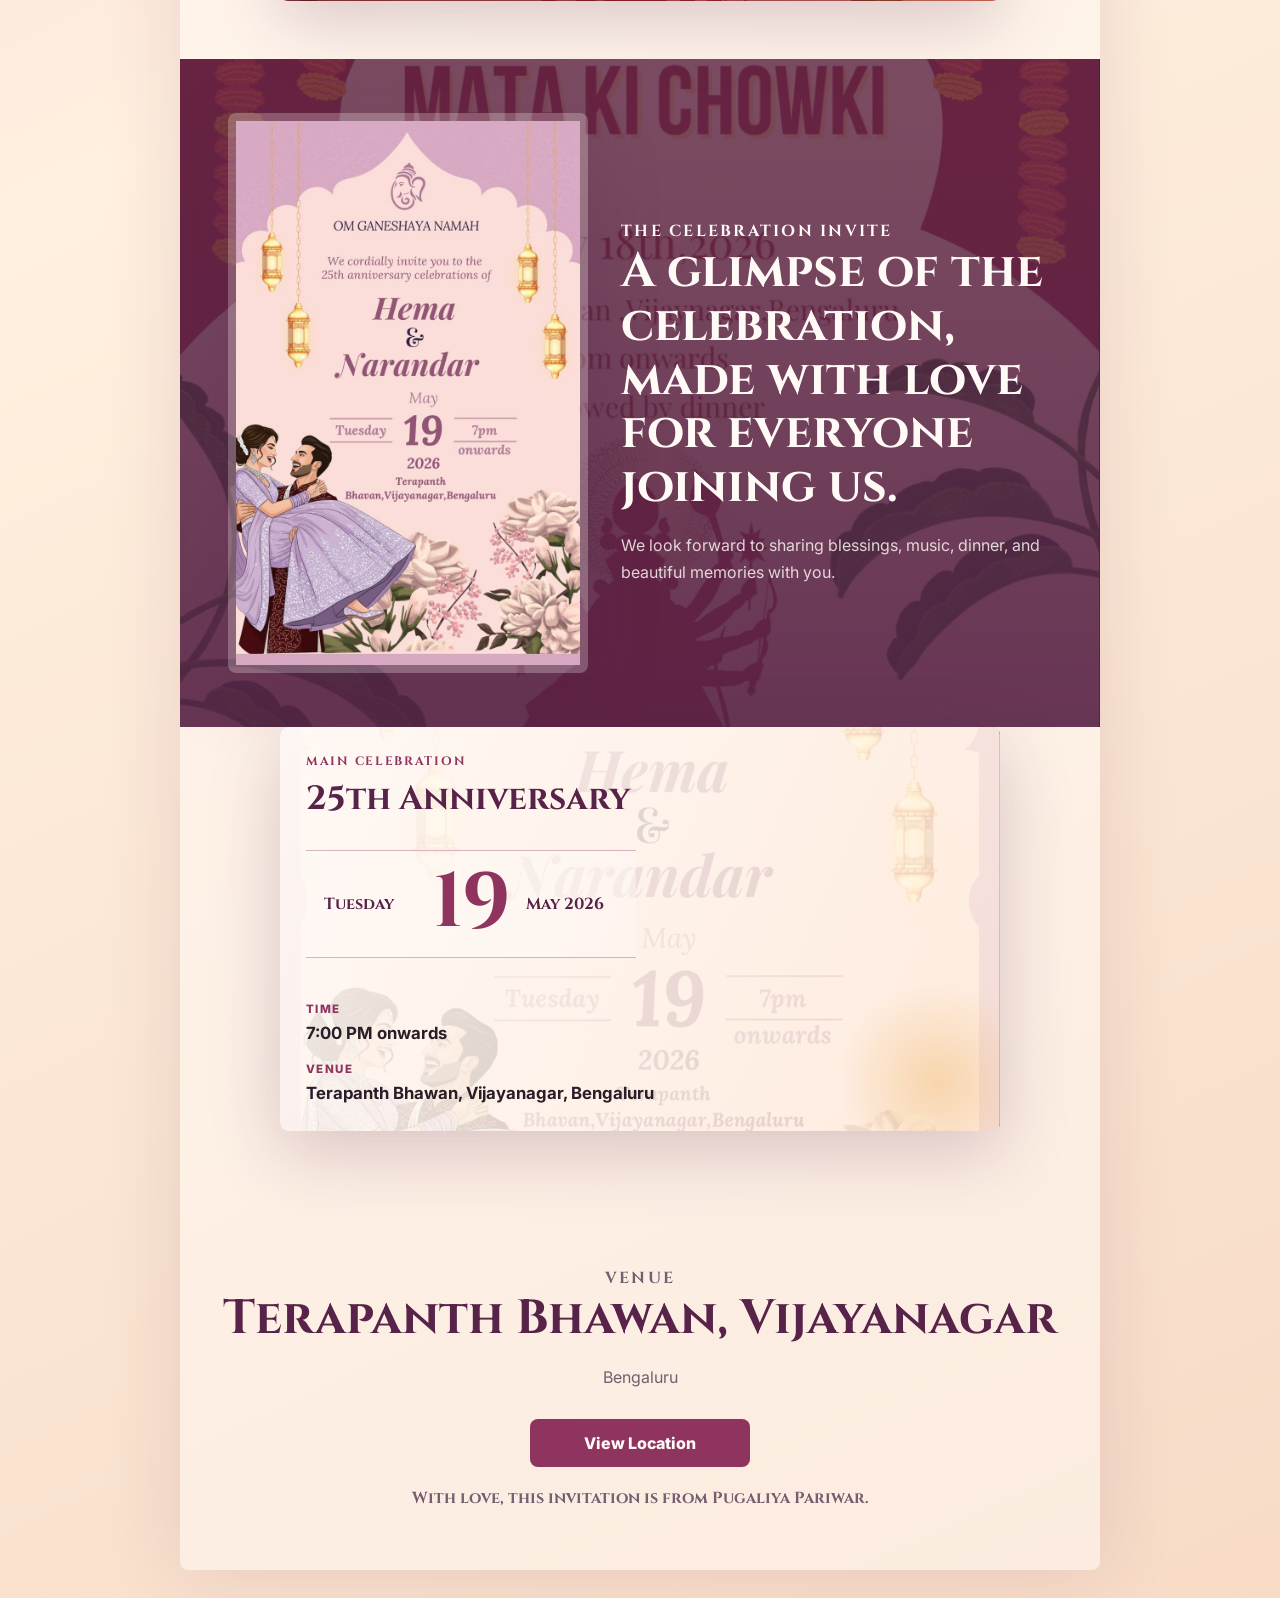
==== commit 06f9c90b: "Changed Name to Narendar" ====
--- a/index.html
+++ b/index.html
@@ -5,16 +5,16 @@
     <meta name="viewport" content="width=device-width, initial-scale=1" />
     <meta
       name="description"
-      content="Invitation for Hema and Narendra's 25th anniversary celebration in Bengaluru."
+      content="Invitation for Hema and Narendar's 25th anniversary celebration in Bengaluru."
     />
     <meta name="theme-color" content="#8f335f" />
-    <meta property="og:title" content="Hema & Narendra | 25 Years" />
+    <meta property="og:title" content="Hema & Narendar | 25 Years" />
     <meta
       property="og:description"
       content="Join us for a Mata Ki Chowki and 25th anniversary celebration."
     />
     <meta property="og:image" content="/public/assets/anniversary.jpeg" />
-    <title>Hema & Narendra | 25 Years</title>
+    <title>Hema & Narendar | 25 Years</title>
     <link rel="preconnect" href="https://fonts.googleapis.com" />
     <link rel="preconnect" href="https://fonts.gstatic.com" crossorigin />
     <link
@@ -30,7 +30,7 @@
       <div class="loader-card">
         <div class="loader-lamp"></div>
         <p>With joy in our hearts</p>
-        <strong>Hema & Narendra</strong>
+        <strong>Hema & Narendar</strong>
         <span>25 years of togetherness</span>
       </div>
     </div>
@@ -43,7 +43,7 @@
         <h1 id="hero-title">
           <span>Hema</span>
           <small>&</small>
-          <span>Narendra</span>
+          <span>Narendar</span>
         </h1>
         <h2>We invite you to celebrate their silver journey.</h2>
         <p>
